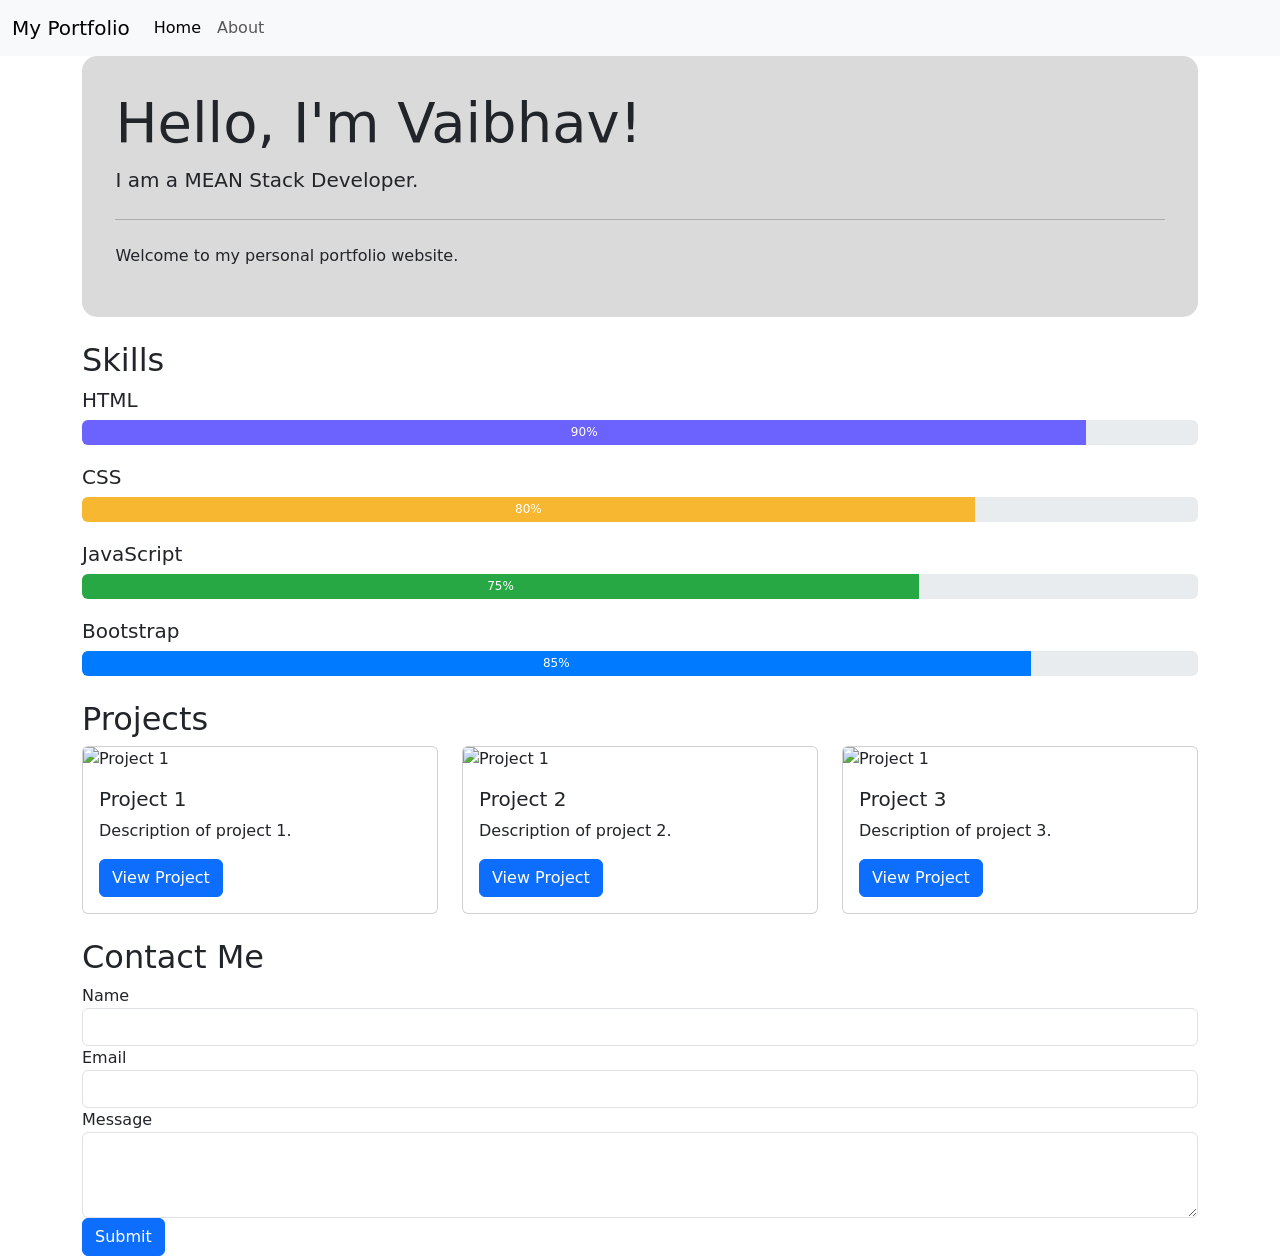
==== index.html @ ac91952d "all files are added" ====
<!DOCTYPE html>
<html lang="en">
  <head>
    <meta charset="UTF-8" />
    <meta name="viewport" content="width=device-width, initial-scale=1.0" />
    <title>Portfolio</title>
    <link
      href="https://cdn.jsdelivr.net/npm/bootstrap@5.3.3/dist/css/bootstrap.min.css"
      rel="stylesheet"
      integrity="sha384-QWTKZyjpPEjISv5WaRU9OFeRpok6YctnYmDr5pNlyT2bRjXh0JMhjY6hW+ALEwIH"
      crossorigin="anonymous"
    />
    <link rel="stylesheet" href="styles.css" />
  </head>
  <body>
    <!-- navbar section -->

    <nav class="navbar navbar-expand-lg bg-body-tertiary">
      <div class="container-fluid">
        <a class="navbar-brand" href="index.html">My Portfolio</a>
        <button
          class="navbar-toggler"
          type="button"
          data-bs-toggle="collapse"
          data-bs-target="#navbarNavAltMarkup"
          aria-controls="navbarNavAltMarkup"
          aria-expanded="false"
          aria-label="Toggle navigation"
        >
          <span class="navbar-toggler-icon"></span>
        </button>
        <div class="collapse navbar-collapse" id="navbarNavAltMarkup">
          <div class="navbar-nav">
            <a class="nav-link active" aria-current="page" href="index.html"
              >Home</a
            >
            <a class="nav-link" href="about.html">About</a>
          </div>
        </div>
      </div>
    </nav>

    <!-- jumbotron -->
    <div class="container">
      <div class="jumbotron">
        <h1 class="display-4">Hello, I'm Vaibhav!</h1>
        <p class="lead">I am a MEAN Stack Developer.</p>
        <hr class="my-4" />
        <p>Welcome to my personal portfolio website.</p>
      </div>
    </div>

    <!-- Skills section -->

    <div class="container mt-4">
      <h2>Skills</h2>
      <div class="skill">
        <h5>HTML</h5>
        <div class="progress">
          <div
            class="progress-bar"
            role="progressbar"
            style="width: 90%"
            aria-valuenow="90"
            aria-valuemin="0"
            aria-valuemax="100"
          >
            90%
          </div>
        </div>
      </div>
      <div class="skill">
        <h5>CSS</h5>
        <div class="progress">
          <div
            class="progress-bar"
            role="progressbar"
            style="width: 80%"
            aria-valuenow="80"
            aria-valuemin="0"
            aria-valuemax="100"
          >
            80%
          </div>
        </div>
      </div>
      <div class="skill">
        <h5>JavaScript</h5>
        <div class="progress">
          <div
            class="progress-bar"
            role="progressbar"
            style="width: 75%"
            aria-valuenow="75"
            aria-valuemin="0"
            aria-valuemax="100"
          >
            75%
          </div>
        </div>
      </div>
      <div class="skill">
        <h5>Bootstrap</h5>
        <div class="progress">
          <div
            class="progress-bar"
            role="progressbar"
            style="width: 85%"
            aria-valuenow="85"
            aria-valuemin="0"
            aria-valuemax="100"
          >
            85%
          </div>
        </div>
      </div>
    </div>

    <!-- Projects Section -->

    <div class="container mt-4">
      <h2>Projects</h2>
      <div class="row">
        <div class="col-md-4">
          <div class="card">
            <img src="project1.jpg" class="card-img-top" alt="Project 1" />
            <div class="card-body">
              <h5 class="card-title">Project 1</h5>
              <p class="card-text">Description of project 1.</p>
              <a href="#" class="btn btn-primary">View Project</a>
            </div>
          </div>
        </div>
        <div class="col-md-4">
          <div class="card">
            <img src="project2.jpg" class="card-img-top" alt="Project 1" />
            <div class="card-body">
              <h5 class="card-title">Project 2</h5>
              <p class="card-text">Description of project 2.</p>
              <a href="#" class="btn btn-primary">View Project</a>
            </div>
          </div>
        </div>
        <div class="col-md-4">
          <div class="card">
            <img src="project3.jpg" class="card-img-top" alt="Project 1" />
            <div class="card-body">
              <h5 class="card-title">Project 3</h5>
              <p class="card-text">Description of project 3.</p>
              <a href="#" class="btn btn-primary">View Project</a>
            </div>
          </div>
        </div>
        <!-- Repeat for more projects -->
      </div>
    </div>

    <!-- form section -->

    <div class="container mt-4">
      <h2>Contact Me</h2>
      <form id="contactForm">
        <div class="form-group">
          <label for="name">Name</label>
          <input type="text" class="form-control" id="name" required />
        </div>
        <div class="form-group">
          <label for="email">Email</label>
          <input type="email" class="form-control" id="email" required />
        </div>
        <div class="form-group">
          <label for="message">Message</label>
          <textarea
            class="form-control"
            id="message"
            rows="3"
            required
          ></textarea>
        </div>
        <button type="submit" class="btn btn-primary">Submit</button>
      </form>
    </div>

    <script
      src="https://cdn.jsdelivr.net/npm/bootstrap@5.3.3/dist/js/bootstrap.bundle.min.js"
      integrity="sha384-YvpcrYf0tY3lHB60NNkmXc5s9fDVZLESaAA55NDzOxhy9GkcIdslK1eN7N6jIeHz"
      crossorigin="anonymous"
    ></script>
    <script src="scripts.js"></script>
  </body>
</html>
---- styles.css ----
.jumbotron {
  background-color: #dadada;
  margin-bottom: 0;
  border-radius: 15px; /* Adjust the value to your preference */
  padding: 3%;
}

/* General styles for skills section */
.skill {
  margin-bottom: 20px;
}

.progress {
  height: 25px;
  margin-top: 5px;
}

.progress-bar {
  line-height: 25px;
  color: white;
  text-align: center;
  background-color: #007bff; /* Adjust color as needed */
  transition: width 0.6s ease;
}

/* Optional: Different colors for different skills */
.skill:nth-child(1) .progress-bar {
  background-color: #f76c6c; /* Red for HTML */
}

.skill:nth-child(2) .progress-bar {
  background-color: #6c63ff; /* Blue for CSS */
}

.skill:nth-child(3) .progress-bar {
  background-color: #f7b731; /* Yellow for JavaScript */
}

.skill:nth-child(4) .progress-bar {
  background-color: #28a745; /* Green for Bootstrap */
}
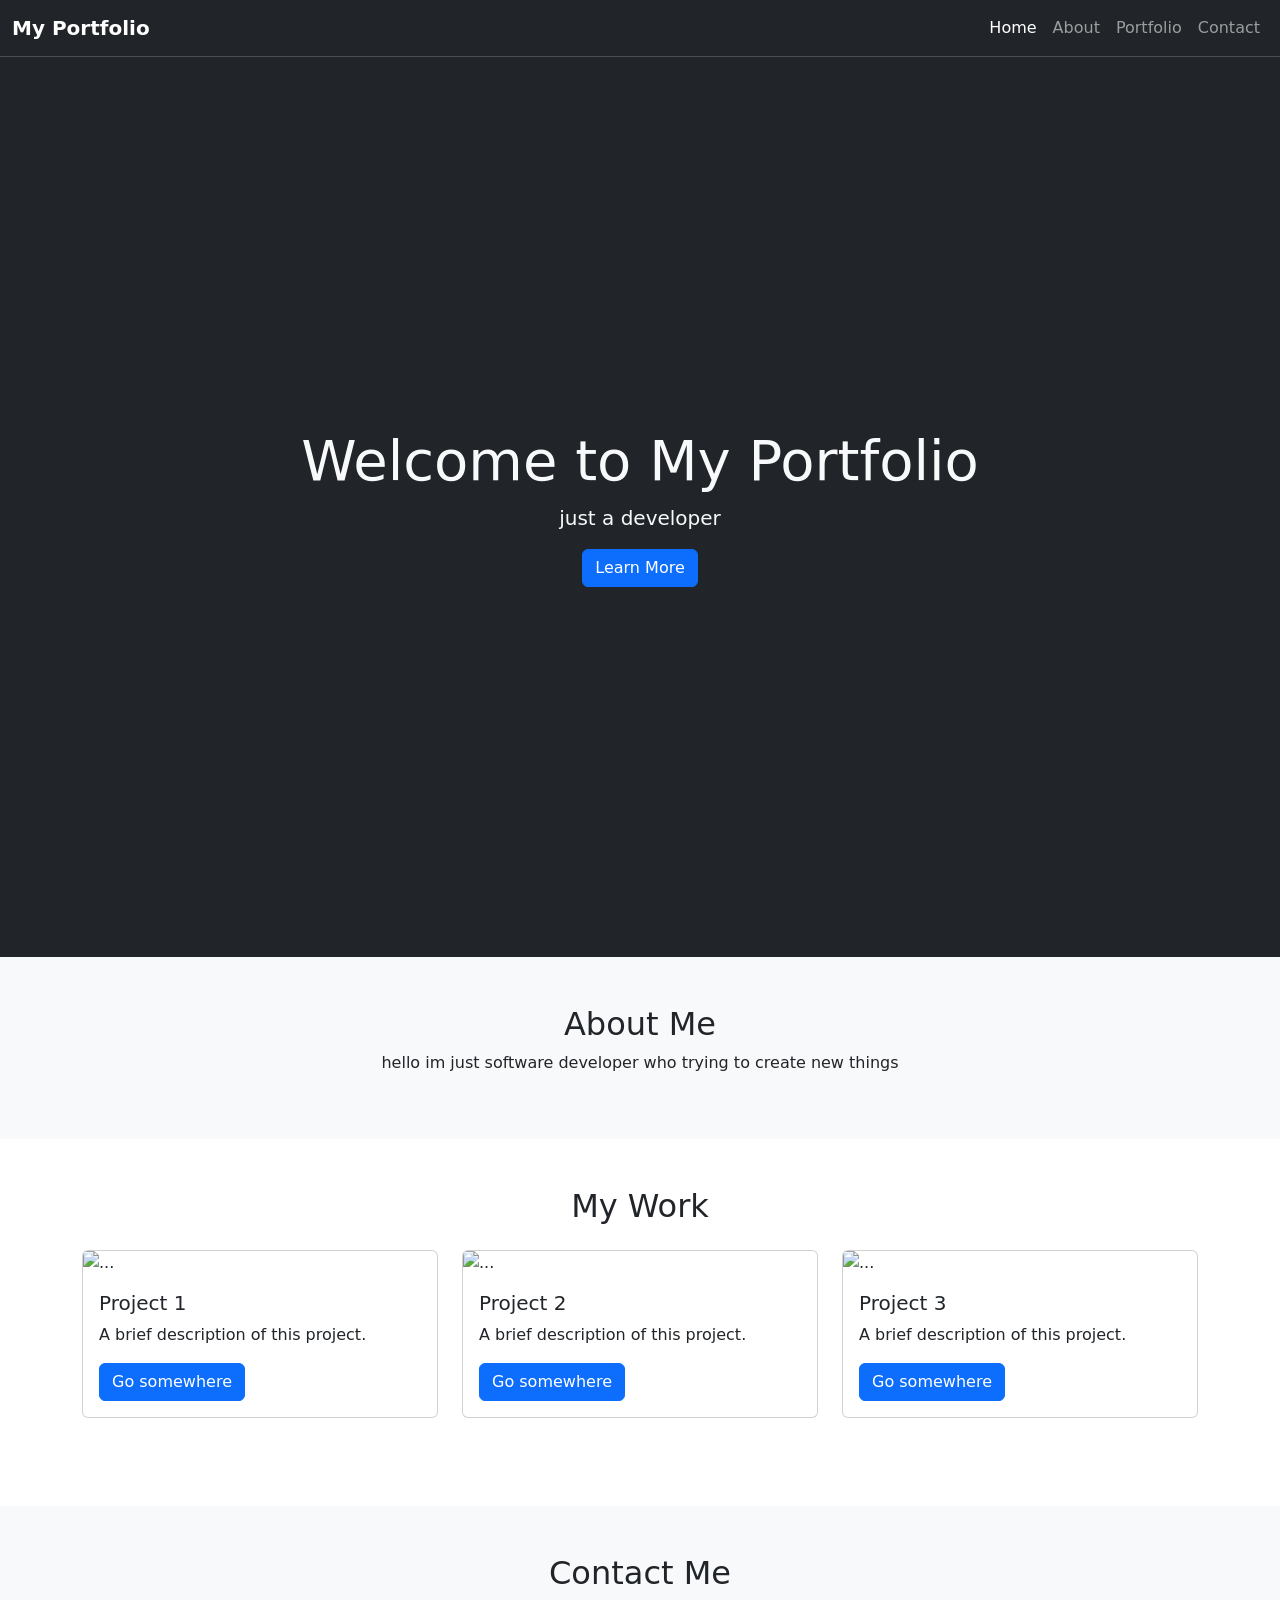
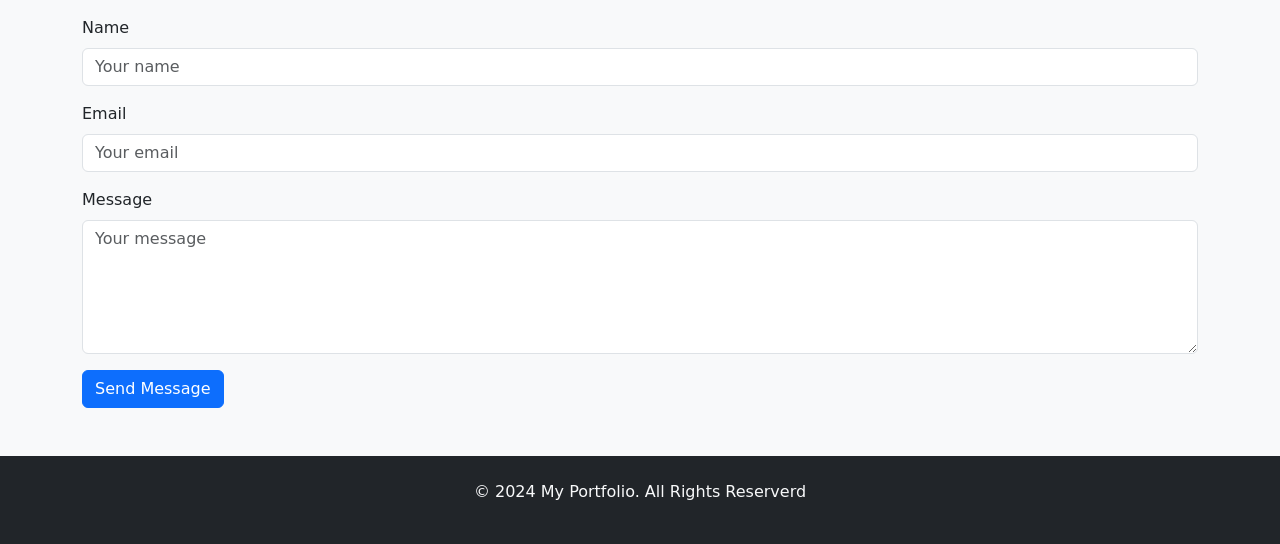
==== commit 7bbec45e: "initial commiting" ====
--- a/index.html
+++ b/index.html
@@ -1,191 +1,126 @@
 <!DOCTYPE html>
 <html lang="en">
-  <head>
-    <meta charset="UTF-8" />
-    <meta name="viewport" content="width=device-width, initial-scale=1.0" />
-    <title>Portfolio</title>
-    <link
-      href="https://cdn.jsdelivr.net/npm/bootstrap@5.3.3/dist/css/bootstrap.min.css"
-      rel="stylesheet"
-      integrity="sha384-QWTKZyjpPEjISv5WaRU9OFeRpok6YctnYmDr5pNlyT2bRjXh0JMhjY6hW+ALEwIH"
-      crossorigin="anonymous"
-    />
-    <link rel="stylesheet" href="styles.css" />
-  </head>
-  <body>
-    <!-- navbar section -->
-
-    <nav class="navbar navbar-expand-lg bg-body-tertiary">
-      <div class="container-fluid">
-        <a class="navbar-brand" href="index.html">My Portfolio</a>
-        <button
-          class="navbar-toggler"
-          type="button"
-          data-bs-toggle="collapse"
-          data-bs-target="#navbarNavAltMarkup"
-          aria-controls="navbarNavAltMarkup"
-          aria-expanded="false"
-          aria-label="Toggle navigation"
-        >
-          <span class="navbar-toggler-icon"></span>
-        </button>
-        <div class="collapse navbar-collapse" id="navbarNavAltMarkup">
-          <div class="navbar-nav">
-            <a class="nav-link active" aria-current="page" href="index.html"
-              >Home</a
-            >
-            <a class="nav-link" href="about.html">About</a>
-          </div>
-        </div>
-      </div>
-    </nav>
-
-    <!-- jumbotron -->
-    <div class="container">
-      <div class="jumbotron">
-        <h1 class="display-4">Hello, I'm Vaibhav!</h1>
-        <p class="lead">I am a MEAN Stack Developer.</p>
-        <hr class="my-4" />
-        <p>Welcome to my personal portfolio website.</p>
-      </div>
-    </div>
-
-    <!-- Skills section -->
-
-    <div class="container mt-4">
-      <h2>Skills</h2>
-      <div class="skill">
-        <h5>HTML</h5>
-        <div class="progress">
-          <div
-            class="progress-bar"
-            role="progressbar"
-            style="width: 90%"
-            aria-valuenow="90"
-            aria-valuemin="0"
-            aria-valuemax="100"
-          >
-            90%
-          </div>
-        </div>
-      </div>
-      <div class="skill">
-        <h5>CSS</h5>
-        <div class="progress">
-          <div
-            class="progress-bar"
-            role="progressbar"
-            style="width: 80%"
-            aria-valuenow="80"
-            aria-valuemin="0"
-            aria-valuemax="100"
-          >
-            80%
-          </div>
-        </div>
-      </div>
-      <div class="skill">
-        <h5>JavaScript</h5>
-        <div class="progress">
-          <div
-            class="progress-bar"
-            role="progressbar"
-            style="width: 75%"
-            aria-valuenow="75"
-            aria-valuemin="0"
-            aria-valuemax="100"
-          >
-            75%
-          </div>
-        </div>
-      </div>
-      <div class="skill">
-        <h5>Bootstrap</h5>
-        <div class="progress">
-          <div
-            class="progress-bar"
-            role="progressbar"
-            style="width: 85%"
-            aria-valuenow="85"
-            aria-valuemin="0"
-            aria-valuemax="100"
-          >
-            85%
-          </div>
-        </div>
-      </div>
-    </div>
-
-    <!-- Projects Section -->
-
-    <div class="container mt-4">
-      <h2>Projects</h2>
-      <div class="row">
-        <div class="col-md-4">
-          <div class="card">
-            <img src="project1.jpg" class="card-img-top" alt="Project 1" />
-            <div class="card-body">
-              <h5 class="card-title">Project 1</h5>
-              <p class="card-text">Description of project 1.</p>
-              <a href="#" class="btn btn-primary">View Project</a>
+<head>
+    <meta charset="UTF-8">
+    <meta name="viewport" content="width=device-width, initial-scale=1.0">
+    <title>Personal Portfolio</title>
+    <link href="https://cdn.jsdelivr.net/npm/bootstrap@5.3.3/dist/css/bootstrap.min.css" rel="stylesheet" integrity="sha384-QWTKZyjpPEjISv5WaRU9OFeRpok6YctnYmDr5pNlyT2bRjXh0JMhjY6hW+ALEwIH" crossorigin="anonymous">
+    <link rel="stylesheet" href="styles.css">
+</head>
+<body>
+    
+    <!-- Navbar -->
+    <nav class="navbar navbar-expand-lg bg-dark border-bottom border-body" data-bs-theme="dark" >
+        <div class="container-fluid">
+          <a class="navbar-brand" href="#">My Portfolio</a>
+          <button class="navbar-toggler" type="button" data-bs-toggle="collapse" data-bs-target="#navbarNavAltMarkup" aria-controls="navbarNavAltMarkup" aria-expanded="false" aria-label="Toggle navigation">
+            <span class="navbar-toggler-icon"></span>
+          </button>
+          <div class="collapse navbar-collapse" id="navbarNavAltMarkup">
+            <div class="navbar-nav ms-auto">
+              <a class="nav-link active" aria-current="page" href="#">Home</a>
+              <a class="nav-link" href="#about">About</a>
+              <a class="nav-link" href="#portfolio">Portfolio</a>
+              <a class="nav-link" href="#contact">Contact</a>
             </div>
           </div>
         </div>
-        <div class="col-md-4">
-          <div class="card">
-            <img src="project2.jpg" class="card-img-top" alt="Project 1" />
-            <div class="card-body">
-              <h5 class="card-title">Project 2</h5>
-              <p class="card-text">Description of project 2.</p>
-              <a href="#" class="btn btn-primary">View Project</a>
+      </nav>
+
+    <!-- Hero Section -->
+    <section class="text-center text-light bg-dark d-flex align-items-center" style="height: 100vh;">
+        <div class="container">
+            <h1 class="display-4">Welcome to My Portfolio</h1>
+            <p class="lead">just a developer</p>
+            <a href="#about" class="btn btn-primary">Learn More</a>
+        </div>
+    </section>
+
+
+    <!-- About Section -->
+    <section id="about" class="py-5 bg-light">
+        <div class="container">
+            <div class="row">
+                <div class="col text-center">
+                    <h2>About Me</h2>
+                    <p>hello im just software developer who trying to create new things</p>
+                </div>
             </div>
-          </div>
         </div>
-        <div class="col-md-4">
-          <div class="card">
-            <img src="project3.jpg" class="card-img-top" alt="Project 1" />
-            <div class="card-body">
-              <h5 class="card-title">Project 3</h5>
-              <p class="card-text">Description of project 3.</p>
-              <a href="#" class="btn btn-primary">View Project</a>
+    </section>
+
+    <!-- My Work -->
+     <section id="portfolio" class="portfolio py-5">
+      <div class="container">
+        <h2 class="text-center mb-4">My Work</h2>
+        <div class="row">
+          <!-- Portfolio 1 -->
+           <div class="col-md-4">
+            <div class="card" >
+              <img src="https://via.placeholder.com/350x150" class="card-img-top" alt="...">
+              <div class="card-body">
+                <h5 class="card-title">Project 1</h5>
+                <p class="card-text">A brief description of this project.</p>
+                <a href="#" class="btn btn-primary">Go somewhere</a>
+              </div>
             </div>
-          </div>
+           </div>
+          <!-- Portfolio 2 -->
+           <div class="col-md-4">
+            <div class="card" >
+              <img src="https://via.placeholder.com/350x150" class="card-img-top" alt="...">
+              <div class="card-body">
+                <h5 class="card-title">Project 2</h5>
+                <p class="card-text">A brief description of this project.</p>
+                <a href="#" class="btn btn-primary">Go somewhere</a>
+              </div>
+            </div>
+           </div>
+          <!-- Portfolio 3 -->
+           <div class="col-md-4">
+            <div class="card" >
+              <img src="https://via.placeholder.com/350x150" class="card-img-top" alt="...">
+              <div class="card-body">
+                <h5 class="card-title">Project 3</h5>
+                <p class="card-text">A brief description of this project.</p>
+                <a href="#" class="btn btn-primary">Go somewhere</a>
+              </div>
+            </div>
+           </div>
         </div>
-        <!-- Repeat for more projects -->
       </div>
-    </div>
+     </section>
 
-    <!-- form section -->
+     <!-- Contact Me -->
+      <section id="contact" class="py-5 bg-light">
+        <div class="container">
+          <h2 class="text-center mb-4">Contact Me</h2>
+          <form id="contactForm">
+            <div class="mb-3">
+              <label for="name" class="form-label">Name</label>
+              <input type="text" class="form-control" id="name" placeholder="Your name" required>
+            </div> 
+            <div class="mb-3">
+              <label for="email" class="form-label">Email</label>
+              <input type="email" class="form-control" id="email" placeholder="Your email" required>
+            </div> 
+            <div class="mb-3">
+              <label for="message" class="form-label">Message</label>
+              <textarea class="form-control" id="message" rows="5" placeholder="Your message" required></textarea>
+            </div> 
+            <button type="submit" class="btn btn-primary">Send Message</button>
+          </form>
+        </div>
+      </section>
 
-    <div class="container mt-4">
-      <h2>Contact Me</h2>
-      <form id="contactForm">
-        <div class="form-group">
-          <label for="name">Name</label>
-          <input type="text" class="form-control" id="name" required />
-        </div>
-        <div class="form-group">
-          <label for="email">Email</label>
-          <input type="email" class="form-control" id="email" required />
-        </div>
-        <div class="form-group">
-          <label for="message">Message</label>
-          <textarea
-            class="form-control"
-            id="message"
-            rows="3"
-            required
-          ></textarea>
-        </div>
-        <button type="submit" class="btn btn-primary">Submit</button>
-      </form>
-    </div>
+      <!-- Footer -->
+       <footer class="text-center text-light bg-dark py-4">
+          <p>&copy; 2024 My Portfolio. All Rights Reserverd</p>
+       </footer>
 
-    <script
-      src="https://cdn.jsdelivr.net/npm/bootstrap@5.3.3/dist/js/bootstrap.bundle.min.js"
-      integrity="sha384-YvpcrYf0tY3lHB60NNkmXc5s9fDVZLESaAA55NDzOxhy9GkcIdslK1eN7N6jIeHz"
-      crossorigin="anonymous"
-    ></script>
+
+    
+    <script src="https://cdn.jsdelivr.net/npm/bootstrap@5.3.3/dist/js/bootstrap.bundle.min.js" integrity="sha384-YvpcrYf0tY3lHB60NNkmXc5s9fDVZLESaAA55NDzOxhy9GkcIdslK1eN7N6jIeHz" crossorigin="anonymous"></script>
     <script src="scripts.js"></script>
-  </body>
-</html>
+</body>
+</html>
--- a/styles.css
+++ b/styles.css
@@ -1,41 +1,7 @@
-.jumbotron {
-  background-color: #dadada;
-  margin-bottom: 0;
-  border-radius: 15px; /* Adjust the value to your preference */
-  padding: 3%;
+.navbar-brand {
+    font-weight: bold;
 }
 
-/* General styles for skills section */
-.skill {
-  margin-bottom: 20px;
-}
-
-.progress {
-  height: 25px;
-  margin-top: 5px;
-}
-
-.progress-bar {
-  line-height: 25px;
-  color: white;
-  text-align: center;
-  background-color: #007bff; /* Adjust color as needed */
-  transition: width 0.6s ease;
-}
-
-/* Optional: Different colors for different skills */
-.skill:nth-child(1) .progress-bar {
-  background-color: #f76c6c; /* Red for HTML */
-}
-
-.skill:nth-child(2) .progress-bar {
-  background-color: #6c63ff; /* Blue for CSS */
-}
-
-.skill:nth-child(3) .progress-bar {
-  background-color: #f7b731; /* Yellow for JavaScript */
-}
-
-.skill:nth-child(4) .progress-bar {
-  background-color: #28a745; /* Green for Bootstrap */
-}
+.portfolio .card {
+    margin-bottom: 40px;
+}
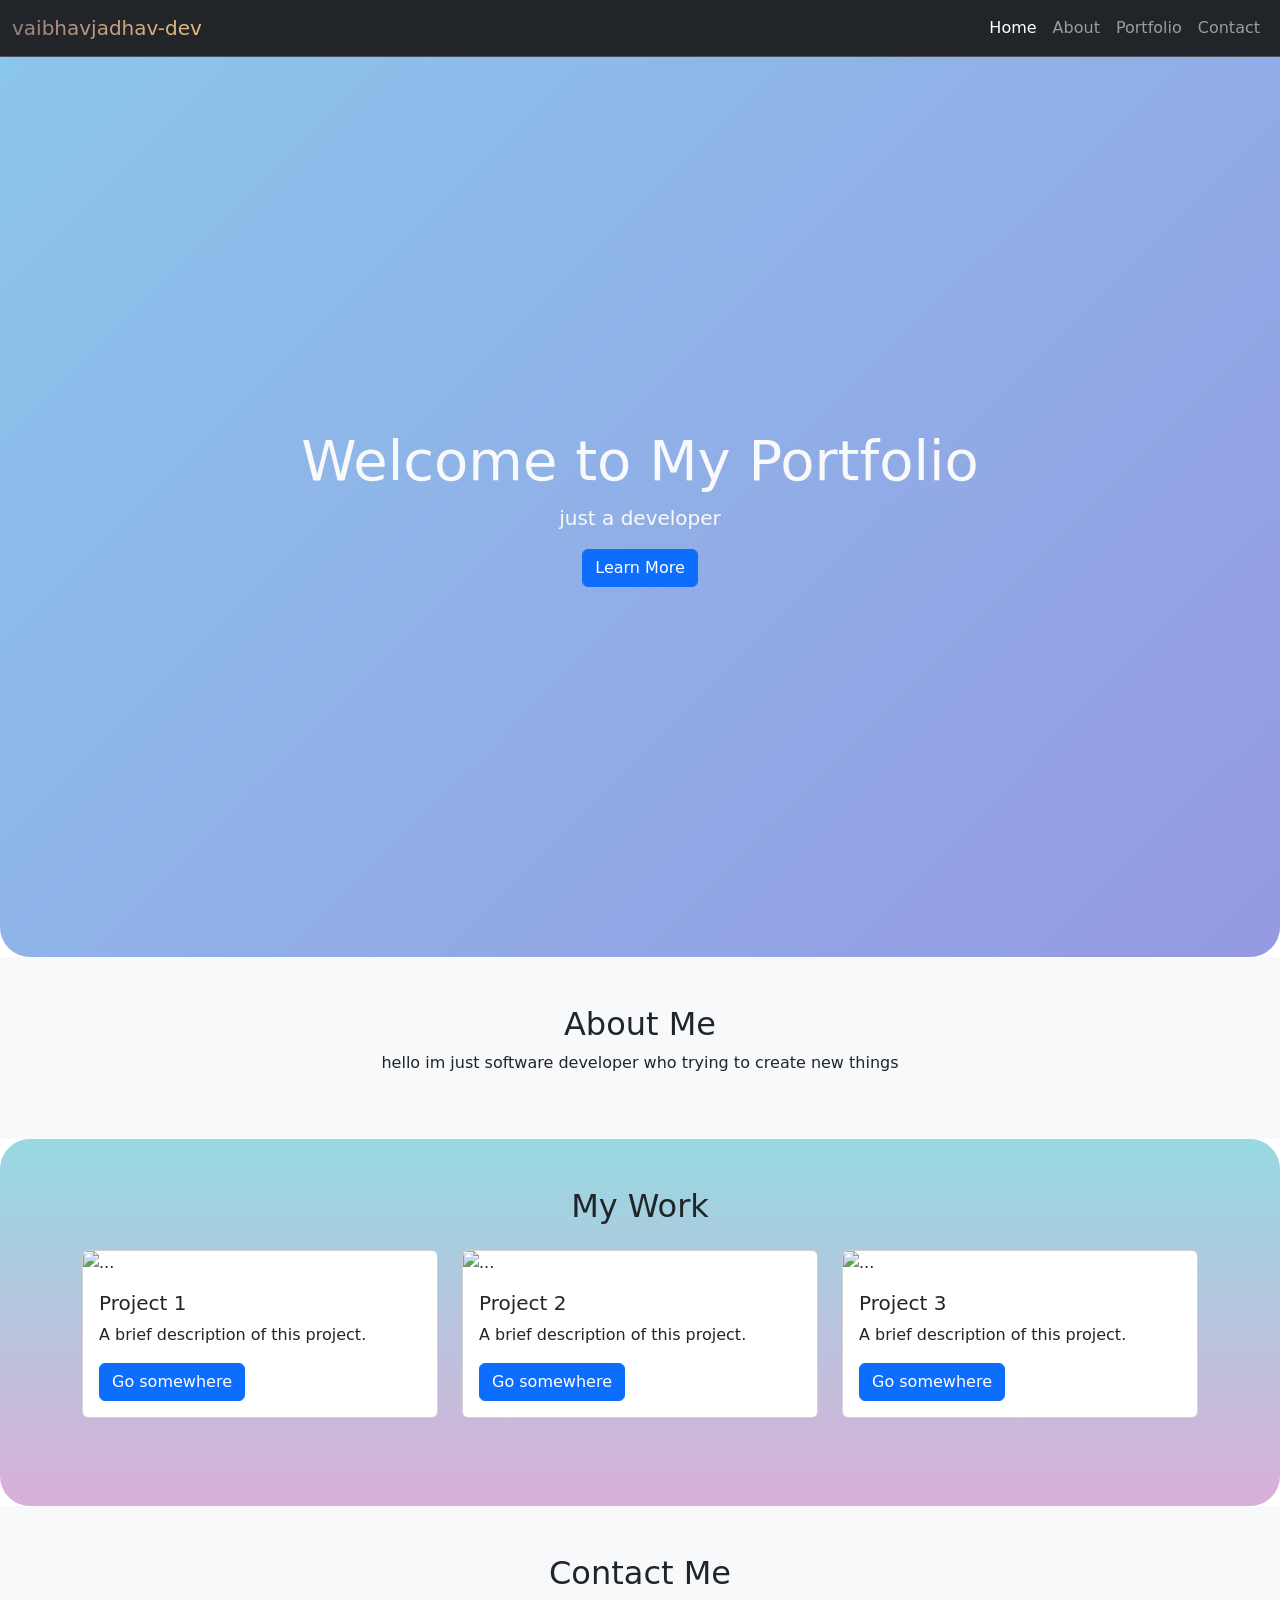
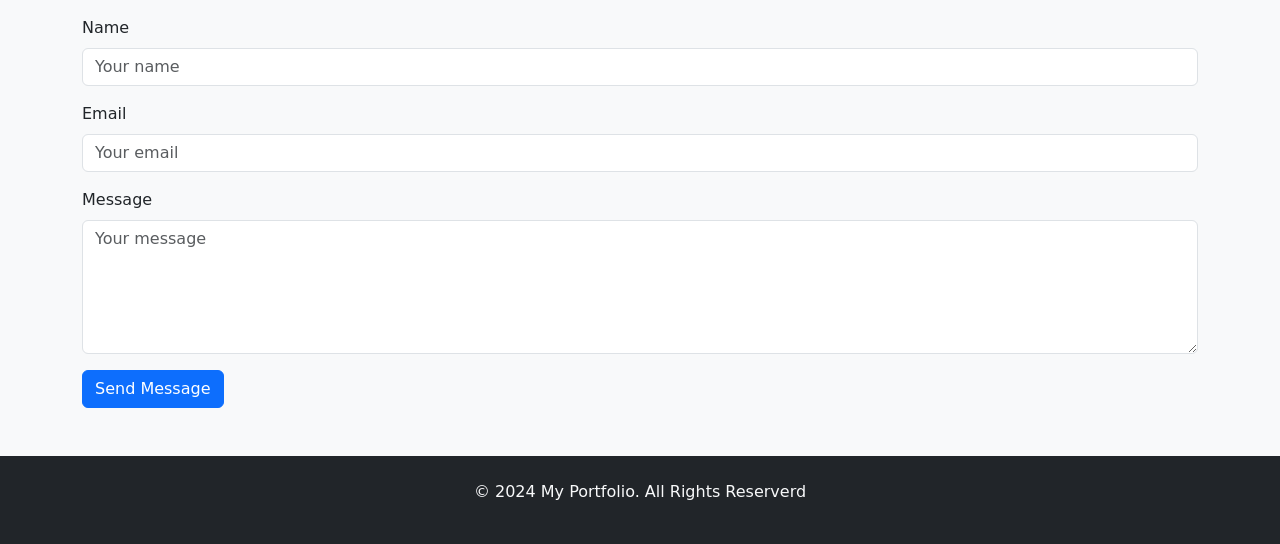
==== commit f6d68f2c: "more ui changes" ====
--- a/index.html
+++ b/index.html
@@ -12,7 +12,7 @@
     <!-- Navbar -->
     <nav class="navbar navbar-expand-lg bg-dark border-bottom border-body" data-bs-theme="dark" >
         <div class="container-fluid">
-          <a class="navbar-brand" href="#">My Portfolio</a>
+          <a class="navbar-brand" href="#">vaibhavjadhav-dev</a>
           <button class="navbar-toggler" type="button" data-bs-toggle="collapse" data-bs-target="#navbarNavAltMarkup" aria-controls="navbarNavAltMarkup" aria-expanded="false" aria-label="Toggle navigation">
             <span class="navbar-toggler-icon"></span>
           </button>
@@ -28,7 +28,7 @@
       </nav>
 
     <!-- Hero Section -->
-    <section class="text-center text-light bg-dark d-flex align-items-center" style="height: 100vh;">
+    <section class="backgroundmain text-center text-light bg-dark d-flex align-items-center" style="height: 100vh;">
         <div class="container">
             <h1 class="display-4">Welcome to My Portfolio</h1>
             <p class="lead">just a developer</p>
--- a/styles.css
+++ b/styles.css
@@ -1,7 +1,26 @@
+.backgroundmain {
+  background-color: #8bc6ec;
+  background-image: linear-gradient(135deg, #8bc6ec 0%, #9599e2 100%);
+  border-bottom-left-radius: 30px;
+  border-bottom-right-radius: 30px;
+}
+
 .navbar-brand {
-    font-weight: bold;
+    background-image: linear-gradient(60deg, #947d82, #efc07b);
+    background-clip: text;
+    color: transparent;
+  /* font-weight: bold; */
+}
+
+.portfolio {
+  background-color: #d9afd9;
+  background-image: linear-gradient(0deg, #d9afd9 0%, #97d9e1 100%);
+  border-top-left-radius: 30px;
+  border-top-right-radius: 30px;
+  border-bottom-left-radius: 30px;
+  border-bottom-right-radius: 30px;
 }
 
 .portfolio .card {
-    margin-bottom: 40px;
-}+  margin-bottom: 40px;
+}
